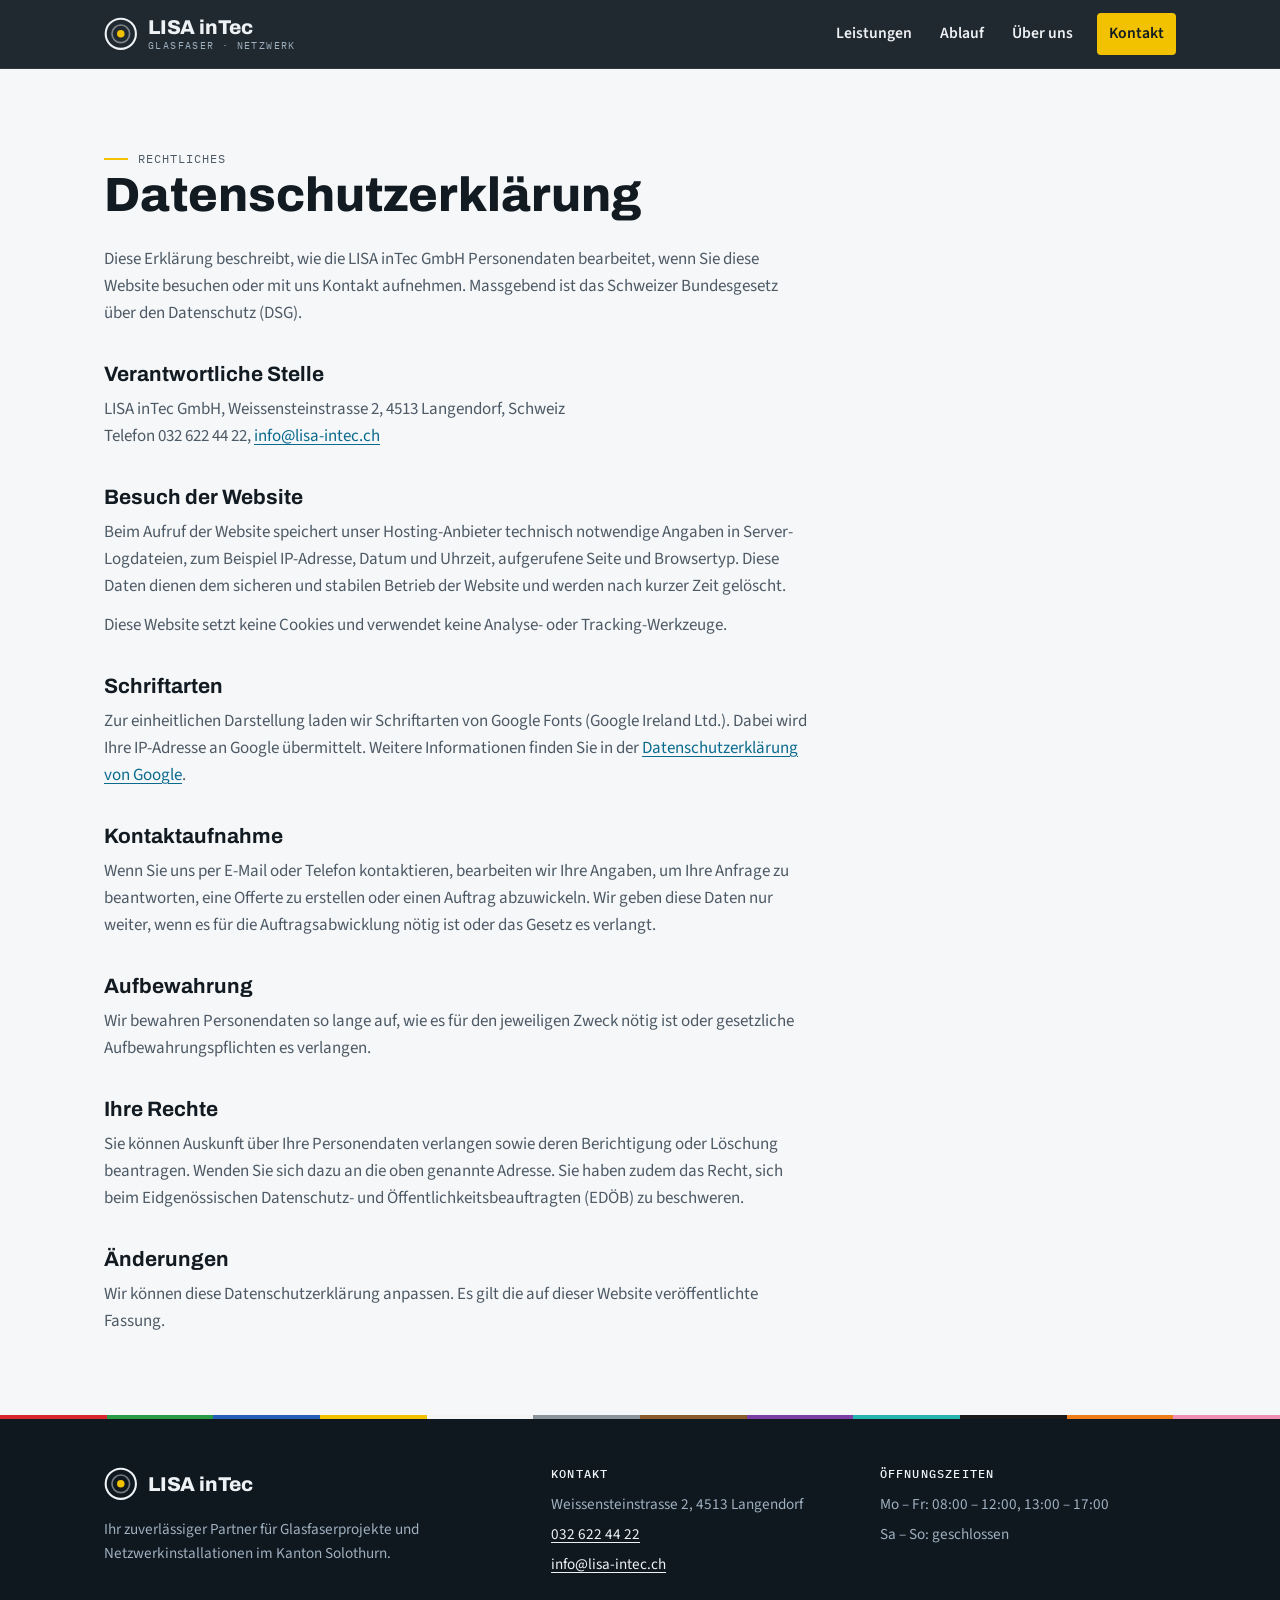
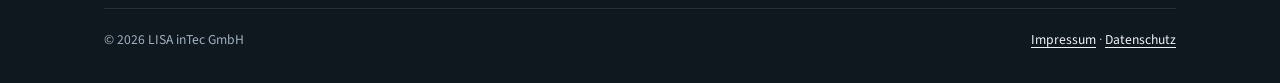
==== datenschutz.html @ 285a9842 "Neue Website für LISA inTec Statische, responsive Website mit Leistungen, Zielgruppen, Ablauf, Über " ====
<!doctype html>
<html lang="de-CH">
<head>
<meta charset="utf-8">
<meta name="viewport" content="width=device-width, initial-scale=1, viewport-fit=cover">
<title>Datenschutzerklärung | LISA inTec GmbH</title>
<meta name="description" content="Datenschutzerklärung der LISA inTec GmbH gemäss Schweizer Datenschutzgesetz (DSG).">
<link rel="canonical" href="https://www.lisa-intec.ch/datenschutz.html">
<meta name="theme-color" content="#0f171f">
<link rel="icon" href="assets/favicon.svg" type="image/svg+xml">
<link rel="preconnect" href="https://fonts.googleapis.com">
<link rel="preconnect" href="https://fonts.gstatic.com" crossorigin>
<link rel="stylesheet" href="https://fonts.googleapis.com/css2?family=Archivo:wdth,wght@75..125,500..900&family=IBM+Plex+Mono:wght@400;500&family=Source+Sans+3:wght@400;600;700&display=swap">
<link rel="stylesheet" href="assets/styles.css">
</head>
<body>
<a class="skip" href="index.html#inhalt">Zum Inhalt springen</a>

<header class="site-header">
  <div class="wrap">
    <a class="brand" href="index.html#top" aria-label="LISA inTec GmbH, zur Startseite">
      <svg viewBox="0 0 40 40" aria-hidden="true"><circle cx="20" cy="20" r="18" fill="none" stroke="currentColor" stroke-width="2.5"/><circle cx="20" cy="20" r="10.5" fill="none" stroke="currentColor" stroke-opacity=".45" stroke-width="2"/><circle cx="20" cy="20" r="4.5" fill="#f2c200"/></svg>
      <span class="brand-name">LISA inTec<small>Glasfaser · Netzwerk</small></span>
    </a>
    <button class="menu-btn" type="button" aria-expanded="false" aria-controls="nav">Menü</button>
    <nav class="nav" id="nav" aria-label="Hauptnavigation">
      <a href="index.html#leistungen">Leistungen</a>
      <a href="index.html#ablauf">Ablauf</a>
      <a href="index.html#ueber-uns">Über uns</a>
      <a class="nav-cta" href="index.html#kontakt">Kontakt</a>
    </nav>
  </div>
</header>

<main id="inhalt" class="legal-page"><div class="wrap"><div class="prose">
<p class="eyebrow">Rechtliches</p>
<h1>Datenschutzerklärung</h1>
<p>Diese Erklärung beschreibt, wie die LISA inTec GmbH Personendaten bearbeitet, wenn Sie diese Website besuchen oder mit uns Kontakt aufnehmen. Massgebend ist das Schweizer Bundesgesetz über den Datenschutz (DSG).</p>
<h2>Verantwortliche Stelle</h2>
<p>LISA inTec GmbH, Weissensteinstrasse 2, 4513 Langendorf, Schweiz<br>Telefon 032 622 44 22, <a href="mailto:info@lisa-intec.ch">info@lisa-intec.ch</a></p>
<h2>Besuch der Website</h2>
<p>Beim Aufruf der Website speichert unser Hosting-Anbieter technisch notwendige Angaben in Server-Logdateien, zum Beispiel IP-Adresse, Datum und Uhrzeit, aufgerufene Seite und Browsertyp. Diese Daten dienen dem sicheren und stabilen Betrieb der Website und werden nach kurzer Zeit gelöscht.</p>
<p>Diese Website setzt keine Cookies und verwendet keine Analyse- oder Tracking-Werkzeuge.</p>
<h2>Schriftarten</h2>
<p>Zur einheitlichen Darstellung laden wir Schriftarten von Google Fonts (Google Ireland Ltd.). Dabei wird Ihre IP-Adresse an Google übermittelt. Weitere Informationen finden Sie in der <a href="https://policies.google.com/privacy" target="_blank" rel="noopener">Datenschutzerklärung von Google</a>.</p>
<h2>Kontaktaufnahme</h2>
<p>Wenn Sie uns per E-Mail oder Telefon kontaktieren, bearbeiten wir Ihre Angaben, um Ihre Anfrage zu beantworten, eine Offerte zu erstellen oder einen Auftrag abzuwickeln. Wir geben diese Daten nur weiter, wenn es für die Auftragsabwicklung nötig ist oder das Gesetz es verlangt.</p>
<h2>Aufbewahrung</h2>
<p>Wir bewahren Personendaten so lange auf, wie es für den jeweiligen Zweck nötig ist oder gesetzliche Aufbewahrungspflichten es verlangen.</p>
<h2>Ihre Rechte</h2>
<p>Sie können Auskunft über Ihre Personendaten verlangen sowie deren Berichtigung oder Löschung beantragen. Wenden Sie sich dazu an die oben genannte Adresse. Sie haben zudem das Recht, sich beim Eidgenössischen Datenschutz- und Öffentlichkeitsbeauftragten (EDÖB) zu beschweren.</p>
<h2>Änderungen</h2>
<p>Wir können diese Datenschutzerklärung anpassen. Es gilt die auf dieser Website veröffentlichte Fassung.</p>
</div></div></main>
<footer class="site-footer">
  <div class="fibercode" aria-hidden="true"><span class="fc1"></span><span class="fc2"></span><span class="fc3"></span><span class="fc4"></span><span class="fc5"></span><span class="fc6"></span><span class="fc7"></span><span class="fc8"></span><span class="fc9"></span><span class="fc10"></span><span class="fc11"></span><span class="fc12"></span></div>
  <div class="wrap">
    <div>
      <a class="brand" href="index.html" aria-label="LISA inTec GmbH, nach oben" style="color:var(--hero-ink)">
        <svg viewBox="0 0 40 40" aria-hidden="true"><circle cx="20" cy="20" r="18" fill="none" stroke="currentColor" stroke-width="2.5"/><circle cx="20" cy="20" r="10.5" fill="none" stroke="currentColor" stroke-opacity=".45" stroke-width="2"/><circle cx="20" cy="20" r="4.5" fill="#f2c200"/></svg>
        <span class="brand-name">LISA inTec</span>
      </a>
      <p>Ihr zuverlässiger Partner für Glasfaserprojekte und Netzwerkinstallationen im Kanton Solothurn.</p>
    </div>
    <div>
      <h2>Kontakt</h2>
      <ul>
        <li>Weissensteinstrasse 2, 4513 Langendorf</li>
        <li><a href="tel:+41326224422">032 622 44 22</a></li>
        <li><a href="mailto:info@lisa-intec.ch">info@lisa-intec.ch</a></li>
      </ul>
    </div>
    <div>
      <h2>Öffnungszeiten</h2>
      <ul>
        <li>Mo – Fr: 08:00 – 12:00, 13:00 – 17:00</li>
        <li>Sa – So: geschlossen</li>
      </ul>
    </div>
    <div class="legal">
      <span>© <span id="year">2026</span> LISA inTec GmbH</span>
      <span><a href="impressum.html">Impressum</a> · <a href="datenschutz.html">Datenschutz</a></span>
    </div>
  </div>
</footer>

<script src="assets/main.js" defer></script>
</body>
</html>
---- assets/styles.css ----
/* LISA inTec – Layout: dunkler Hero mit Faser-Animation, danach helle, ruhige Raster-Abschnitte.
   Signatur: der 12-Farben-Faserkode (IEC 60304) als Leitelement. */
:root {
  --bg: #f6f7f8;
  --surface: #ffffff;
  --ink: #121a22;
  --muted: #4d5a66;
  --line: #d9dee3;
  --accent: #f2c200;          /* OS2-Kabelmantel-Gelb */
  --accent-ink: #121a22;      /* Text auf Gelb */
  --link: #0a6b8f;
  --apc: #1f8a4c;             /* SC/APC-Steckergrün */
  --hero-bg: #0f171f;
  --hero-ink: #eef2f5;
  --hero-muted: #9fb0bf;
  --font-display: "Archivo", "Arial Narrow", "Helvetica Neue", Arial, sans-serif;
  --font-body: "Source Sans 3", "Segoe UI", system-ui, -apple-system, sans-serif;
  --font-mono: "IBM Plex Mono", ui-monospace, "SFMono-Regular", Menlo, Consolas, monospace;
  --wrap: 72rem;
  --gutter: clamp(1rem, 4vw, 2.5rem);
  --radius: 4px;
  color-scheme: light;
}
@media (prefers-color-scheme: dark) {
  :root:not([data-theme="light"]) {
    --bg: #0d1318; --surface: #141c23; --ink: #e8edf1; --muted: #9aa8b4; --line: #26323c;
    --accent: #f5cb1f; --accent-ink: #121a22; --link: #5ec4e8; --apc: #45c07a;
    --hero-bg: #080d12; --hero-ink: #eef2f5; --hero-muted: #9fb0bf;
    color-scheme: dark;
  }
}
:root[data-theme="dark"] {
  --bg: #0d1318; --surface: #141c23; --ink: #e8edf1; --muted: #9aa8b4; --line: #26323c;
  --accent: #f5cb1f; --accent-ink: #121a22; --link: #5ec4e8; --apc: #45c07a;
  --hero-bg: #080d12; --hero-ink: #eef2f5; --hero-muted: #9fb0bf;
  color-scheme: dark;
}

*, *::before, *::after { box-sizing: border-box; }
html { scroll-behavior: smooth; scroll-padding-top: 5rem; }
body {
  margin: 0; background: var(--bg); color: var(--ink);
  font-family: var(--font-body); font-size: 1.0625rem; line-height: 1.6;
  -webkit-font-smoothing: antialiased;
}
img, svg, canvas { max-width: 100%; }
a { color: var(--link); text-underline-offset: 3px; }
a:hover { text-decoration-thickness: 2px; }
:focus-visible { outline: 3px solid var(--accent); outline-offset: 3px; border-radius: 2px; }
h1, h2, h3 { font-family: var(--font-display); line-height: 1.1; text-wrap: balance; margin: 0; }
p { margin: 0; }
.wrap { max-width: var(--wrap); margin-inline: auto; padding-inline: var(--gutter); }
.skip { position: absolute; left: -999px; top: 0; background: var(--accent); color: var(--accent-ink); padding: .5rem 1rem; z-index: 100; }
.skip:focus { left: 1rem; top: 1rem; }
.eyebrow {
  font-family: var(--font-mono); font-size: .78rem; letter-spacing: .08em; text-transform: uppercase;
  color: var(--muted); display: flex; align-items: center; gap: .6rem;
}
.eyebrow::before { content: ""; width: 1.5rem; height: 2px; background: var(--accent); }

/* Faserkode-Streifen */
.fibercode { display: flex; height: 4px; width: 100%; }
.fibercode span { flex: 1; }
.fc1{background:#d7262e}.fc2{background:#2a9a45}.fc3{background:#2560b8}.fc4{background:#f2c200}
.fc5{background:#f4f4f4}.fc6{background:#8c959c}.fc7{background:#8a5a2b}.fc8{background:#7b3fa6}
.fc9{background:#25b5b0}.fc10{background:#1a1a1a}.fc11{background:#ef7d1a}.fc12{background:#ef8fb4}

/* Header */
.site-header {
  position: sticky; top: env(safe-area-inset-top, 0px); z-index: 50;
  background: color-mix(in srgb, var(--hero-bg) 92%, transparent);
  backdrop-filter: blur(10px); -webkit-backdrop-filter: blur(10px);
  color: var(--hero-ink); border-bottom: 1px solid rgba(255,255,255,.08);
}
.site-header .wrap { display: flex; align-items: center; justify-content: space-between; gap: 1rem; min-height: 4.25rem; }
.brand { display: inline-flex; align-items: center; gap: .65rem; color: inherit; text-decoration: none; }
.brand svg { width: 2.1rem; height: 2.1rem; flex: none; }
.brand-name { font-family: var(--font-display); font-weight: 800; font-size: 1.25rem; letter-spacing: -.01em; line-height: 1; }
.brand-name small { display: block; font-family: var(--font-mono); font-weight: 400; font-size: .62rem; letter-spacing: .14em; text-transform: uppercase; color: var(--hero-muted); margin-top: .25rem; }
.nav { display: flex; align-items: center; gap: .25rem; }
.nav a { color: var(--hero-ink); text-decoration: none; padding: .5rem .75rem; border-radius: var(--radius); font-weight: 600; font-size: .98rem; }
.nav a:hover { background: rgba(255,255,255,.08); }
.nav .nav-cta { background: var(--accent); color: var(--accent-ink); margin-left: .5rem; }
.nav .nav-cta:hover { background: var(--accent); filter: brightness(1.06); }
.menu-btn { display: none; background: none; border: 1px solid rgba(255,255,255,.25); color: var(--hero-ink); border-radius: var(--radius); padding: .45rem .7rem; font: 600 .95rem var(--font-body); cursor: pointer; }
@media (max-width: 52rem) {
  .menu-btn { display: inline-flex; }
  .nav { display: none; position: absolute; left: 0; right: 0; top: 100%; flex-direction: column; align-items: stretch;
    background: var(--hero-bg); padding: .5rem var(--gutter) 1rem; border-bottom: 1px solid rgba(255,255,255,.1); }
  .nav.open { display: flex; }
  .nav a { padding: .8rem .5rem; }
  .nav .nav-cta { margin: .5rem 0 0; text-align: center; }
}

/* Hero */
.hero { position: relative; background: var(--hero-bg); color: var(--hero-ink); overflow: hidden; isolation: isolate; }
.hero canvas { position: absolute; inset: 0; width: 100%; height: 100%; z-index: -1; }
.hero::after { content: ""; position: absolute; inset: 0; z-index: -1;
  background: linear-gradient(90deg, var(--hero-bg) 0%, color-mix(in srgb, var(--hero-bg) 80%, transparent) 45%, transparent 80%); }
.hero .wrap { padding-block: clamp(4rem, 10vw, 7.5rem) clamp(3.5rem, 8vw, 6rem); }
.hero-copy { max-width: 40rem; display: grid; gap: 1.5rem; }
.hero .eyebrow { color: var(--hero-muted); }
.hero h1 { font-size: clamp(2.4rem, 6vw, 4.4rem); font-weight: 800; letter-spacing: -.025em; font-stretch: 90%; }
.hero h1 em { font-style: normal; color: var(--accent); }
.hero .lead { font-size: clamp(1.1rem, 1.6vw, 1.3rem); color: var(--hero-muted); max-width: 34rem; }
.hero-actions { display: flex; flex-wrap: wrap; gap: .75rem; margin-top: .5rem; }
.btn { display: inline-flex; align-items: center; gap: .55rem; padding: .85rem 1.3rem; border-radius: var(--radius);
  font: 700 1rem var(--font-body); text-decoration: none; border: 2px solid transparent; cursor: pointer; }
.btn-primary { background: var(--accent); color: var(--accent-ink); }
.btn-primary:hover { filter: brightness(1.06); }
.btn-ghost { border-color: rgba(255,255,255,.3); color: var(--hero-ink); }
.btn-ghost:hover { border-color: var(--hero-ink); }
.btn svg { width: 1.1rem; height: 1.1rem; }

/* Kennzahlen-Leiste */
.facts { background: var(--surface); border-bottom: 1px solid var(--line); }
.facts ul { list-style: none; margin: 0; display: grid; grid-template-columns: repeat(4, 1fr); }
.facts li { padding: 1.4rem 1.25rem; border-left: 1px solid var(--line); display: grid; gap: .2rem; min-width: 0; }
.facts li:first-child { border-left: 0; padding-left: 0; }
.facts strong { font-family: var(--font-display); font-size: 1.5rem; font-weight: 800; line-height: 1.15; }
.facts span { color: var(--muted); font-size: .95rem; }
@media (max-width: 52rem) {
  .facts ul { grid-template-columns: repeat(2, 1fr); }
  .facts li:nth-child(3) { border-left: 0; padding-left: 0; }
  .facts li:nth-child(n+3) { border-top: 1px solid var(--line); }
}

/* Abschnitte */
.section { padding-block: clamp(4rem, 9vw, 6.5rem); }
.section-head { display: grid; gap: 1rem; max-width: 44rem; margin-bottom: clamp(2rem, 5vw, 3.25rem); }
.section-head h2 { font-size: clamp(1.9rem, 4vw, 2.9rem); font-weight: 800; letter-spacing: -.02em; }
.section-head p { color: var(--muted); font-size: 1.12rem; }

/* Leistungen */
.services { display: grid; grid-template-columns: repeat(6, 1fr); gap: 1.25rem; }
.service { grid-column: span 2; background: var(--surface); border: 1px solid var(--line); border-radius: var(--radius);
  padding: 1.75rem; display: grid; gap: 1rem; align-content: start; min-width: 0; }
.service.wide { grid-column: span 3; }
.service.feature { grid-column: span 6; grid-template-columns: 1fr 1.3fr; gap: 2rem; border-top: 4px solid var(--accent); }
.service-icon { width: 2.75rem; height: 2.75rem; color: var(--ink); }
.service h3 { font-size: 1.35rem; font-weight: 750; }
.service p { color: var(--muted); }
.ticks { list-style: none; margin: 0; padding: 0; display: grid; gap: .5rem; }
.ticks li { position: relative; padding-left: 1.6rem; }
.ticks li::before { content: ""; position: absolute; left: 0; top: .62em; width: .8rem; height: 2px; background: var(--apc); }
.feature .ticks { grid-template-columns: 1fr 1fr; column-gap: 1.5rem; align-content: start; }
.tag { font-family: var(--font-mono); font-size: .75rem; letter-spacing: .06em; color: var(--muted); }
@media (max-width: 60rem) {
  .service, .service.wide { grid-column: span 3; }
  .service.feature { grid-column: span 6; grid-template-columns: 1fr; }
}
@media (max-width: 40rem) {
  .service, .service.wide, .service.feature { grid-column: span 6; }
  .feature .ticks { grid-template-columns: 1fr; }
}

/* Zielgruppen */
.audience { background: var(--surface); border-block: 1px solid var(--line); }
.audience-grid { display: grid; grid-template-columns: 1fr 1.6fr; gap: clamp(2rem, 5vw, 4rem); align-items: start; }
.audience-list { list-style: none; margin: 0; padding: 0; display: grid; grid-template-columns: repeat(auto-fit, minmax(13rem, 1fr)); gap: 0; border-top: 1px solid var(--line); }
.audience-list li { padding: 1.1rem 0; border-bottom: 1px solid var(--line); display: grid; gap: .2rem; padding-right: 1rem; }
.audience-list strong { font-family: var(--font-display); font-size: 1.15rem; }
.audience-list span { color: var(--muted); font-size: .97rem; }
@media (max-width: 52rem) { .audience-grid { grid-template-columns: 1fr; } }

/* Ablauf */
.steps { list-style: none; margin: 0; padding: 0; display: grid; grid-template-columns: repeat(5, 1fr); gap: 0; counter-reset: step; position: relative; }
.steps li { counter-increment: step; padding: 2.5rem 1.25rem 0 0; position: relative; display: grid; gap: .5rem; align-content: start; min-width: 0; }
.steps li::before { content: counter(step, decimal-leading-zero); position: absolute; top: 0; left: 0;
  font-family: var(--font-mono); font-size: .8rem; color: var(--muted); background: var(--bg); padding-right: .6rem; z-index: 1; }
.steps::before { content: ""; position: absolute; left: 0; right: 0; top: .6rem; height: 2px;
  background: linear-gradient(90deg, #d7262e, #2a9a45, #2560b8, #f2c200, #8c959c); opacity: .85; }
.steps h3 { font-size: 1.12rem; font-weight: 750; }
.steps p { color: var(--muted); font-size: .97rem; }
@media (max-width: 60rem) {
  .steps { grid-template-columns: 1fr; gap: 1.5rem; padding-left: 1.5rem; }
  .steps::before { left: .3rem; right: auto; top: 0; bottom: 0; width: 2px; height: auto;
    background: linear-gradient(180deg, #d7262e, #2a9a45, #2560b8, #f2c200, #8c959c); }
  .steps li { padding: 0 0 0 1.25rem; }
  .steps li::before { position: static; background: none; padding: 0; }
}

/* Über uns */
.about { background: var(--hero-bg); color: var(--hero-ink); }
.about .eyebrow { color: var(--hero-muted); }
.about-grid { display: grid; grid-template-columns: 1.1fr 1fr; gap: clamp(2rem, 6vw, 5rem); align-items: center; }
.about h2 { font-size: clamp(1.9rem, 4vw, 2.9rem); font-weight: 800; letter-spacing: -.02em; margin-block: 1rem 1.25rem; }
.about p { color: var(--hero-muted); max-width: 36rem; }
.about p + p { margin-top: 1rem; }
.timeline { list-style: none; margin: 0; padding: 0; display: grid; gap: 0; border-left: 2px solid rgba(255,255,255,.15); }
.timeline li { padding: 0 0 1.75rem 1.5rem; position: relative; }
.timeline li:last-child { padding-bottom: 0; }
.timeline li::before { content: ""; position: absolute; left: -7px; top: .35rem; width: 12px; height: 12px; border-radius: 50%; background: var(--hero-bg); border: 2px solid var(--accent); }
.timeline .when { font-family: var(--font-mono); font-size: .8rem; letter-spacing: .06em; color: var(--accent); }
.timeline strong { display: block; font-family: var(--font-display); font-size: 1.2rem; margin-top: .15rem; }
.timeline span { color: var(--hero-muted); }
@media (max-width: 52rem) { .about-grid { grid-template-columns: 1fr; } }

/* Kontakt */
.contact-grid { display: grid; grid-template-columns: 1.2fr 1fr; gap: 1.25rem; }
.card { background: var(--surface); border: 1px solid var(--line); border-radius: var(--radius); padding: clamp(1.5rem, 3vw, 2.25rem); min-width: 0; }
.contact-main { display: grid; gap: 1.5rem; align-content: start; }
.contact-line { display: grid; gap: .15rem; }
.contact-line .label { font-family: var(--font-mono); font-size: .75rem; letter-spacing: .08em; text-transform: uppercase; color: var(--muted); }
.contact-line .value { font-family: var(--font-display); font-size: clamp(1.35rem, 3vw, 1.85rem); font-weight: 800; color: var(--ink); text-decoration: none; overflow-wrap: anywhere; }
.contact-line a.value:hover { color: var(--link); }
.row { display: flex; flex-wrap: wrap; align-items: center; gap: .5rem 1rem; }
.copy { font: 600 .85rem var(--font-body); background: none; border: 1px solid var(--line); color: var(--muted); border-radius: var(--radius); padding: .3rem .65rem; cursor: pointer; }
.copy:hover { color: var(--ink); border-color: var(--ink); }
.hours { width: 100%; border-collapse: collapse; font-variant-numeric: tabular-nums; }
.hours th, .hours td { text-align: left; padding: .6rem 0; border-bottom: 1px solid var(--line); font-weight: 400; }
.hours th { color: var(--muted); padding-right: 1rem; }
.hours td.closed { color: var(--muted); }
.open-now { display: inline-flex; align-items: center; gap: .45rem; font-size: .9rem; font-weight: 600; margin-top: 1rem; }
.open-now::before { content: ""; width: .6rem; height: .6rem; border-radius: 50%; background: var(--muted); }
.open-now.is-open::before { background: var(--apc); box-shadow: 0 0 0 4px color-mix(in srgb, var(--apc) 25%, transparent); }
.prep { margin-top: 1.25rem; }
.prep h3 { font-size: 1.1rem; margin-bottom: .75rem; }
@media (max-width: 52rem) { .contact-grid { grid-template-columns: 1fr; } }

/* Footer */
.site-footer { background: var(--hero-bg); color: var(--hero-muted); font-size: .95rem; }
.site-footer .wrap { display: grid; grid-template-columns: 1.4fr 1fr 1fr; gap: 2rem; padding-block: 3rem 2rem; }
.site-footer h2 { font-family: var(--font-mono); font-size: .75rem; font-weight: 500; letter-spacing: .1em; text-transform: uppercase; color: var(--hero-ink); margin-bottom: .75rem; }
.site-footer a { color: var(--hero-ink); }
.site-footer ul { list-style: none; margin: 0; padding: 0; display: grid; gap: .35rem; }
.site-footer .legal { grid-column: 1 / -1; border-top: 1px solid rgba(255,255,255,.1); padding-top: 1.25rem; display: flex; flex-wrap: wrap; justify-content: space-between; gap: .5rem 1.5rem; font-size: .85rem; }
.site-footer .brand { margin-bottom: 1rem; }
@media (max-width: 52rem) { .site-footer .wrap { grid-template-columns: 1fr; } }

/* Rechtliche Seiten */
.legal-page { padding-block: clamp(3rem, 7vw, 5rem); }
.legal-page .prose { max-width: 44rem; }
.legal-page h1 { font-size: clamp(2rem, 5vw, 3rem); font-weight: 800; margin-bottom: 1.5rem; }
.legal-page h2 { font-size: 1.3rem; margin: 2.25rem 0 .6rem; }
.legal-page p, .legal-page li { color: var(--muted); }
.legal-page p + p { margin-top: .75rem; }
.legal-page dl { display: grid; grid-template-columns: max-content 1fr; gap: .5rem 1.5rem; margin: 0; }
.legal-page dt { font-weight: 600; }
.legal-page dd { margin: 0; color: var(--muted); overflow-wrap: anywhere; }
@media (max-width: 30rem) { .legal-page dl { grid-template-columns: 1fr; } .legal-page dd { margin-bottom: .5rem; } }

@media (prefers-reduced-motion: reduce) {
  html { scroll-behavior: auto; }
  * { transition: none !important; animation: none !important; }
}
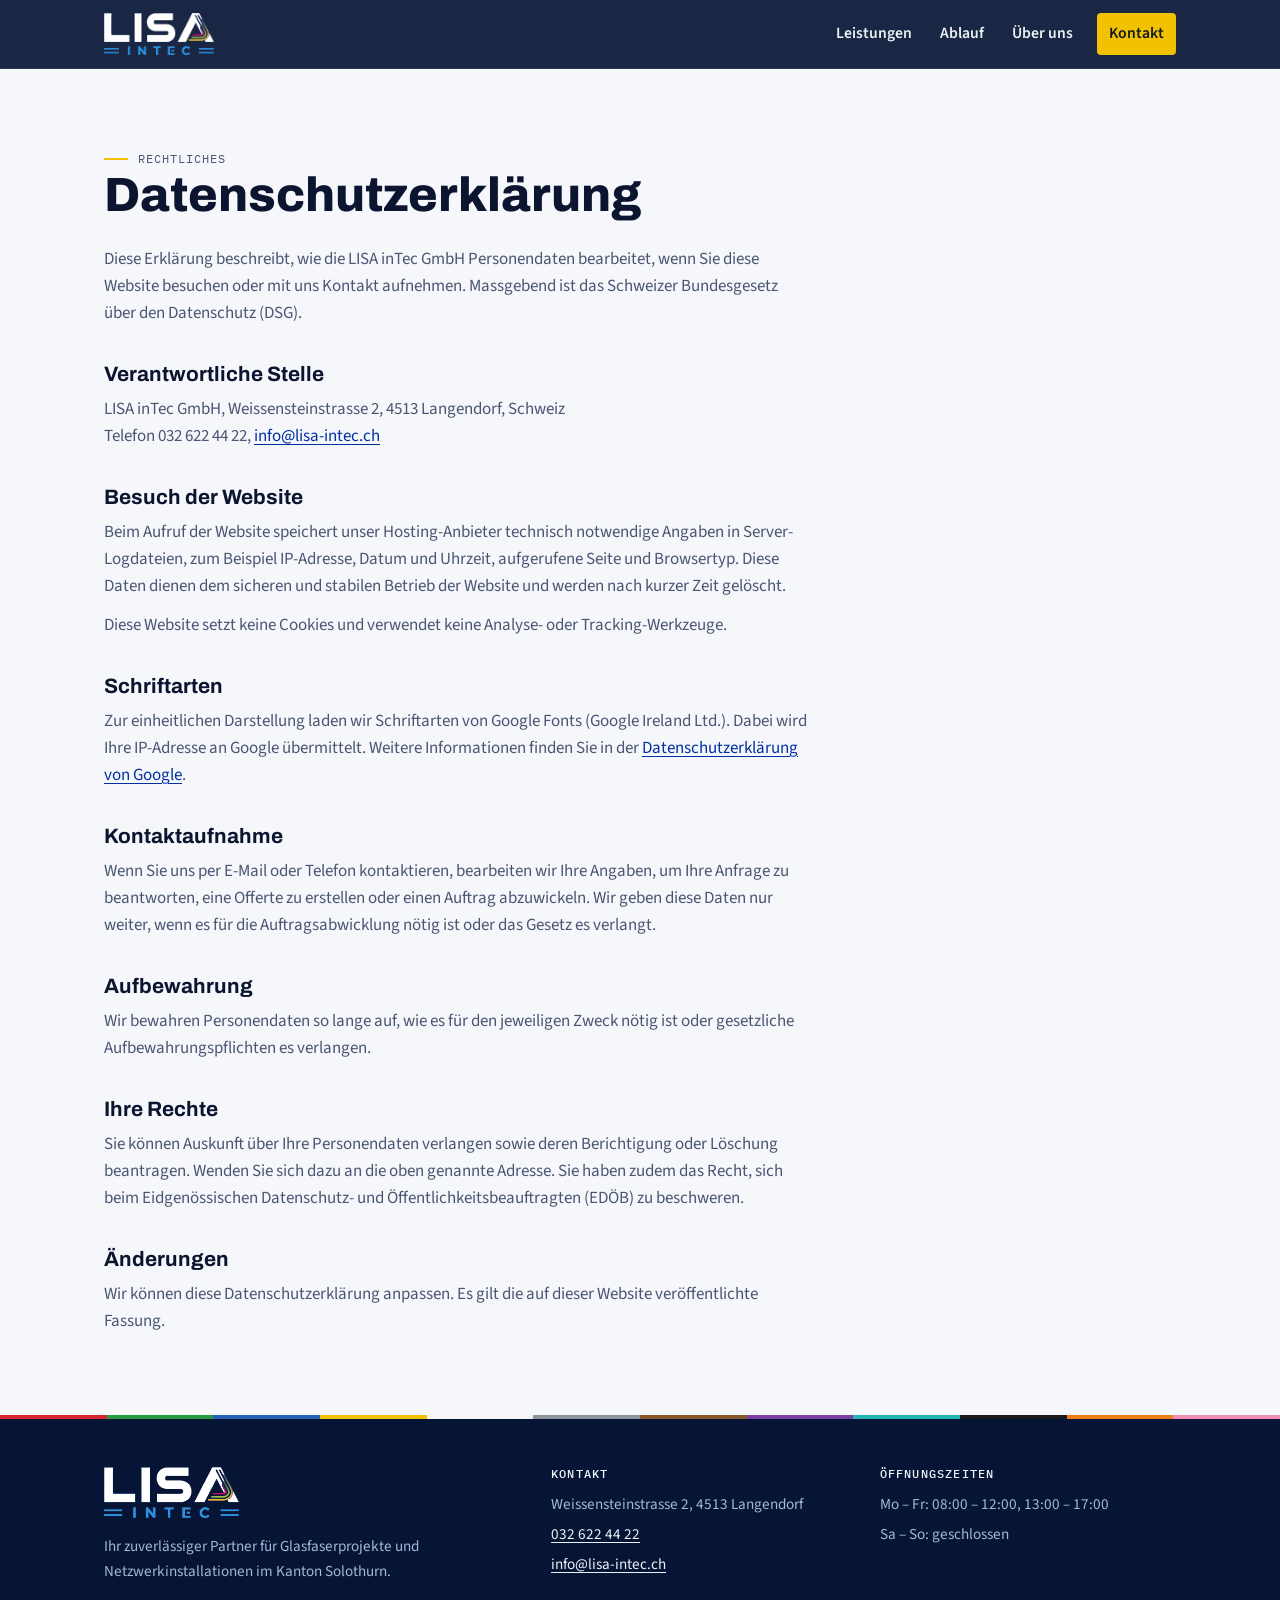
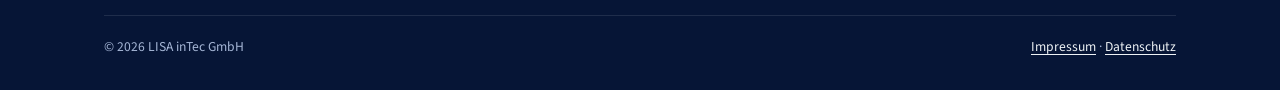
==== commit ac8a84a1: "Logo, Markenfarben und visuelle Highlights Echtes Logo mit heller Variante für dunkle Flächen, Favic" ====
--- a/datenschutz.html
+++ b/datenschutz.html
@@ -6,8 +6,9 @@
 <title>Datenschutzerklärung | LISA inTec GmbH</title>
 <meta name="description" content="Datenschutzerklärung der LISA inTec GmbH gemäss Schweizer Datenschutzgesetz (DSG).">
 <link rel="canonical" href="https://www.lisa-intec.ch/datenschutz.html">
-<meta name="theme-color" content="#0f171f">
-<link rel="icon" href="assets/favicon.svg" type="image/svg+xml">
+<meta name="theme-color" content="#061536">
+<link rel="icon" href="assets/favicon.png" type="image/png">
+<link rel="apple-touch-icon" href="assets/apple-touch-icon.png">
 <link rel="preconnect" href="https://fonts.googleapis.com">
 <link rel="preconnect" href="https://fonts.gstatic.com" crossorigin>
 <link rel="stylesheet" href="https://fonts.googleapis.com/css2?family=Archivo:wdth,wght@75..125,500..900&family=IBM+Plex+Mono:wght@400;500&family=Source+Sans+3:wght@400;600;700&display=swap">
@@ -19,8 +20,7 @@
 <header class="site-header">
   <div class="wrap">
     <a class="brand" href="index.html#top" aria-label="LISA inTec GmbH, zur Startseite">
-      <svg viewBox="0 0 40 40" aria-hidden="true"><circle cx="20" cy="20" r="18" fill="none" stroke="currentColor" stroke-width="2.5"/><circle cx="20" cy="20" r="10.5" fill="none" stroke="currentColor" stroke-opacity=".45" stroke-width="2"/><circle cx="20" cy="20" r="4.5" fill="#f2c200"/></svg>
-      <span class="brand-name">LISA inTec<small>Glasfaser · Netzwerk</small></span>
+      <img class="brand-logo" src="assets/logo-hell.png" alt="LISA inTec GmbH" width="500" height="189">
     </a>
     <button class="menu-btn" type="button" aria-expanded="false" aria-controls="nav">Menü</button>
     <nav class="nav" id="nav" aria-label="Hauptnavigation">
@@ -56,9 +56,8 @@
   <div class="fibercode" aria-hidden="true"><span class="fc1"></span><span class="fc2"></span><span class="fc3"></span><span class="fc4"></span><span class="fc5"></span><span class="fc6"></span><span class="fc7"></span><span class="fc8"></span><span class="fc9"></span><span class="fc10"></span><span class="fc11"></span><span class="fc12"></span></div>
   <div class="wrap">
     <div>
-      <a class="brand" href="index.html" aria-label="LISA inTec GmbH, nach oben" style="color:var(--hero-ink)">
-        <svg viewBox="0 0 40 40" aria-hidden="true"><circle cx="20" cy="20" r="18" fill="none" stroke="currentColor" stroke-width="2.5"/><circle cx="20" cy="20" r="10.5" fill="none" stroke="currentColor" stroke-opacity=".45" stroke-width="2"/><circle cx="20" cy="20" r="4.5" fill="#f2c200"/></svg>
-        <span class="brand-name">LISA inTec</span>
+      <a class="brand" href="index.html" aria-label="LISA inTec GmbH, nach oben">
+        <img class="brand-logo" src="assets/logo-hell.png" alt="LISA inTec GmbH" width="500" height="189">
       </a>
       <p>Ihr zuverlässiger Partner für Glasfaserprojekte und Netzwerkinstallationen im Kanton Solothurn.</p>
     </div>
--- a/assets/styles.css
+++ b/assets/styles.css
@@ -1,18 +1,18 @@
 /* LISA inTec – Layout: dunkler Hero mit Faser-Animation, danach helle, ruhige Raster-Abschnitte.
    Signatur: der 12-Farben-Faserkode (IEC 60304) als Leitelement. */
 :root {
-  --bg: #f6f7f8;
+  --bg: #f5f7fb;
   --surface: #ffffff;
-  --ink: #121a22;
-  --muted: #4d5a66;
-  --line: #d9dee3;
+  --ink: #0c1530;
+  --muted: #4a5672;
+  --line: #d8dde9;
   --accent: #f2c200;          /* OS2-Kabelmantel-Gelb */
   --accent-ink: #121a22;      /* Text auf Gelb */
-  --link: #0a6b8f;
+  --link: #0030a0;             /* Logo-Dunkelblau */
   --apc: #1f8a4c;             /* SC/APC-Steckergrün */
-  --hero-bg: #0f171f;
+  --hero-bg: #061536;          /* Markenblau, abgedunkelt */
   --hero-ink: #eef2f5;
-  --hero-muted: #9fb0bf;
+  --hero-muted: #a5b6d6;
   --font-display: "Archivo", "Arial Narrow", "Helvetica Neue", Arial, sans-serif;
   --font-body: "Source Sans 3", "Segoe UI", system-ui, -apple-system, sans-serif;
   --font-mono: "IBM Plex Mono", ui-monospace, "SFMono-Regular", Menlo, Consolas, monospace;
@@ -23,16 +23,16 @@
 }
 @media (prefers-color-scheme: dark) {
   :root:not([data-theme="light"]) {
-    --bg: #0d1318; --surface: #141c23; --ink: #e8edf1; --muted: #9aa8b4; --line: #26323c;
-    --accent: #f5cb1f; --accent-ink: #121a22; --link: #5ec4e8; --apc: #45c07a;
-    --hero-bg: #080d12; --hero-ink: #eef2f5; --hero-muted: #9fb0bf;
+    --bg: #050d22; --surface: #0b1630; --ink: #e8eef9; --muted: #9cabc8; --line: #1d2b4a;
+    --accent: #f5cb1f; --accent-ink: #0c1530; --link: #4aa8f0; --apc: #45c07a;
+    --hero-bg: #030a1c; --hero-ink: #eef2fb; --hero-muted: #a5b6d6;
     color-scheme: dark;
   }
 }
 :root[data-theme="dark"] {
-  --bg: #0d1318; --surface: #141c23; --ink: #e8edf1; --muted: #9aa8b4; --line: #26323c;
-  --accent: #f5cb1f; --accent-ink: #121a22; --link: #5ec4e8; --apc: #45c07a;
-  --hero-bg: #080d12; --hero-ink: #eef2f5; --hero-muted: #9fb0bf;
+  --bg: #050d22; --surface: #0b1630; --ink: #e8eef9; --muted: #9cabc8; --line: #1d2b4a;
+  --accent: #f5cb1f; --accent-ink: #0c1530; --link: #4aa8f0; --apc: #45c07a;
+  --hero-bg: #030a1c; --hero-ink: #eef2fb; --hero-muted: #a5b6d6;
   color-scheme: dark;
 }
 
@@ -74,7 +74,8 @@
 }
 .site-header .wrap { display: flex; align-items: center; justify-content: space-between; gap: 1rem; min-height: 4.25rem; }
 .brand { display: inline-flex; align-items: center; gap: .65rem; color: inherit; text-decoration: none; }
-.brand svg { width: 2.1rem; height: 2.1rem; flex: none; }
+.brand-logo { height: 2.6rem; width: auto; display: block; }
+.site-footer .brand-logo { height: 3.2rem; }
 .brand-name { font-family: var(--font-display); font-weight: 800; font-size: 1.25rem; letter-spacing: -.01em; line-height: 1; }
 .brand-name small { display: block; font-family: var(--font-mono); font-weight: 400; font-size: .62rem; letter-spacing: .14em; text-transform: uppercase; color: var(--hero-muted); margin-top: .25rem; }
 .nav { display: flex; align-items: center; gap: .25rem; }
@@ -244,3 +245,116 @@
   html { scroll-behavior: auto; }
   * { transition: none !important; animation: none !important; }
 }
+
+/* ---------- Visuelle Highlights ---------- */
+
+/* Scroll-Fortschritt als Lichtleiter im Header */
+.progress { position: absolute; left: 0; right: 0; bottom: -1px; height: 2px; pointer-events: none; }
+.progress span { display: block; height: 100%; width: 100%; transform-origin: 0 50%; transform: scaleX(var(--p, 0));
+  background: linear-gradient(90deg, #2560b8, #25b5b0, #f2c200); box-shadow: 0 0 8px #f2c200; }
+
+/* Laufband mit Fachbegriffen */
+.marquee { background: var(--hero-bg); color: var(--hero-ink); overflow: hidden; border-block: 1px solid rgba(255,255,255,.06); }
+.marquee-track { display: flex; width: max-content; animation: marquee 40s linear infinite; }
+.marquee span { font-family: var(--font-display); font-weight: 800; font-stretch: 85%; font-size: clamp(1.1rem, 2.4vw, 1.6rem);
+  text-transform: uppercase; letter-spacing: .02em; padding: .85rem 1.25rem; white-space: nowrap; display: inline-flex; align-items: center; gap: 2.5rem; }
+.marquee span::after { content: ""; width: .5rem; height: .5rem; border-radius: 50%; background: var(--accent); margin-left: 1.25rem; }
+.marquee span:nth-child(3n+2) { color: transparent; -webkit-text-stroke: 1px var(--hero-muted); }
+.marquee:hover .marquee-track { animation-play-state: paused; }
+@keyframes marquee { to { transform: translateX(-50%); } }
+
+/* Leistungskarten: Hover mit Lichtimpuls am oberen Rand */
+.service { position: relative; overflow: hidden; transition: transform .25s ease, box-shadow .25s ease, border-color .25s ease; }
+.service::before { content: ""; position: absolute; left: 0; top: 0; height: 3px; width: 40%;
+  background: linear-gradient(90deg, transparent, var(--accent), transparent); transform: translateX(-120%); }
+.service:hover { transform: translateY(-4px); box-shadow: 0 18px 40px -22px color-mix(in srgb, var(--ink) 55%, transparent); border-color: color-mix(in srgb, var(--ink) 25%, var(--line)); }
+.service:hover::before { animation: sweep 1.1s ease forwards; }
+.service:hover .service-icon { color: var(--link); }
+.service-icon { transition: color .25s ease, transform .25s ease; }
+.service:hover .service-icon { transform: scale(1.06); }
+@keyframes sweep { to { transform: translateX(320%); } }
+
+/* Spleissgerät-Illustration in der Glasfaser-Karte */
+.service.feature { grid-template-areas: "vis vis" "text ticks"; }
+.service.feature > div { grid-area: text; }
+.service.feature > .ticks { grid-area: ticks; }
+.splicer { grid-area: vis; margin: -1.75rem -1.75rem .5rem; background: #04102b; position: relative; overflow: hidden; }
+.splicer svg { display: block; width: 100%; height: clamp(150px, 22vw, 220px); overflow: visible; }
+.splicer .grid path { stroke: #112650; stroke-width: 1; fill: none; }
+.splicer .electrode path { fill: #6f7d88; }
+.splicer .fiber.left { animation: feedL 6s ease-in-out infinite; }
+.splicer .fiber.right { animation: feedR 6s ease-in-out infinite; }
+.splicer .arcflash { opacity: 0; transform-origin: 320px 100px; animation: arc 6s ease-out infinite; }
+.splicer .beam { opacity: 0; animation: beam 6s linear infinite; }
+.splicer figcaption { position: absolute; left: 1rem; bottom: .7rem; display: flex; align-items: center; gap: .5rem;
+  font-family: var(--font-mono); font-size: .72rem; letter-spacing: .06em; text-transform: uppercase; color: #9fb0bf; }
+.splicer .dot { width: .5rem; height: .5rem; border-radius: 50%; background: #f2c200; animation: blink 1s steps(2) infinite; }
+@keyframes feedL { 0%,10% { transform: translateX(-60px); } 35%,100% { transform: translateX(0); } }
+@keyframes feedR { 0%,10% { transform: translateX(60px); } 35%,100% { transform: translateX(0); } }
+@keyframes arc { 0%,38% { opacity: 0; transform: scale(.4); } 41% { opacity: 1; transform: scale(1.15); } 44% { opacity: .6; transform: scale(.9); } 47% { opacity: 1; transform: scale(1.05); } 55%,100% { opacity: 0; transform: scale(.6); } }
+@keyframes beam { 0%,58% { opacity: 0; transform: translateX(0); } 60% { opacity: 1; } 92% { opacity: 1; transform: translateX(1400px); } 93%,100% { opacity: 0; transform: translateX(1400px); } }
+@keyframes blink { 50% { opacity: .2; } }
+@media (max-width: 60rem) { .service.feature { grid-template-areas: "vis" "text" "ticks"; } }
+
+/* Ablauf: Lichtimpuls entlang der Linie */
+.steps::after { content: ""; position: absolute; top: calc(.6rem - 2px); left: 0; width: 6rem; height: 6px; border-radius: 3px;
+  background: radial-gradient(closest-side, #fff, #f2c200 40%, transparent); filter: blur(.5px); animation: travel 5s linear infinite; }
+@keyframes travel { from { transform: translateX(-6rem); } to { transform: translateX(calc(72rem - 2 * var(--gutter))); } }
+.steps li h3 { transition: color .2s; }
+.steps li:hover h3 { color: var(--link); }
+@media (max-width: 60rem) {
+  .steps::after { left: calc(.3rem - 2px); top: 0; width: 6px; height: 4rem; animation: travelY 4s linear infinite;
+    background: radial-gradient(closest-side, #fff, #f2c200 40%, transparent); }
+  @keyframes travelY { from { transform: translateY(-4rem); } to { transform: translateY(40rem); } }
+}
+.steps { overflow: hidden; padding-top: 2px; }
+
+/* Messkurve */
+.trace { margin: clamp(2.5rem, 6vw, 4rem) 0 0; background: var(--hero-bg); border-radius: var(--radius); padding: 1.25rem 1.25rem .75rem; color: var(--hero-ink); }
+.trace-head { display: flex; flex-wrap: wrap; justify-content: space-between; gap: .5rem; margin-bottom: .5rem; }
+.trace .eyebrow { color: var(--hero-muted); }
+.trace-note { font-family: var(--font-mono); font-size: .72rem; color: var(--hero-muted); }
+.trace svg { display: block; width: 100%; height: clamp(150px, 26vw, 240px); overflow: visible; }
+.trace-grid path { stroke: #142a55; stroke-width: 1; fill: none; vector-effect: non-scaling-stroke; }
+.trace-line { fill: none; stroke: #f2c200; stroke-width: 2.5; vector-effect: non-scaling-stroke; stroke-linejoin: round;
+  filter: drop-shadow(0 0 4px rgba(242,194,0,.6)); stroke-dasharray: 1; stroke-dashoffset: 0; }
+.trace-events circle { fill: #061536; stroke: #25b5b0; stroke-width: 2; vector-effect: non-scaling-stroke; }
+.trace-events text, .trace .axis { fill: #9fb0bf; font-family: var(--font-mono); font-size: 13px; }
+.trace.armed .trace-line { stroke-dashoffset: 1; }
+.trace.armed .trace-events { opacity: 0; }
+.trace.drawn .trace-line { transition: stroke-dashoffset 2.4s cubic-bezier(.4,0,.2,1); stroke-dashoffset: 0; }
+.trace.drawn .trace-events { opacity: 1; transition: opacity .6s 2s; }
+
+/* Standort-Grafik */
+.side-card { display: grid; align-content: start; }
+.locator { margin: -.5rem 0 1.25rem; border-bottom: 1px solid var(--line); padding-bottom: 1rem; }
+.locator svg { display: block; width: 100%; height: auto; }
+.locator .contours path { stroke: var(--line); stroke-width: 1.5; }
+.locator .pin { fill: var(--accent); stroke: var(--ink); stroke-width: 2; }
+.locator .ping { fill: none; stroke: var(--accent); stroke-width: 2; transform-origin: 150px 88px; animation: ping 2.4s ease-out infinite; }
+.locator .ping.p2 { animation-delay: 1.2s; }
+.locator .pin-label { fill: var(--ink); font-family: var(--font-display); font-weight: 800; font-size: 15px; }
+.locator .pin-sub { fill: var(--muted); font-family: var(--font-body); font-size: 12px; }
+@keyframes ping { from { transform: scale(1); opacity: 1; } to { transform: scale(4.5); opacity: 0; } }
+
+/* Einblenden beim Scrollen (nur für Elemente unterhalb des ersten Bildschirms) */
+.reveal.armed { opacity: 0; transform: translateY(24px); }
+.reveal.shown { opacity: 1; transform: none; transition: opacity .7s ease, transform .7s cubic-bezier(.2,.7,.2,1); }
+.reveal.shown > * { animation: rise .6s both; }
+.reveal.shown > *:nth-child(2) { animation-delay: .08s; } .reveal.shown > *:nth-child(3) { animation-delay: .16s; }
+.reveal.shown > *:nth-child(4) { animation-delay: .24s; } .reveal.shown > *:nth-child(5) { animation-delay: .32s; }
+.reveal.shown > *:nth-child(6) { animation-delay: .4s; }
+@keyframes rise { from { opacity: 0; transform: translateY(14px); } to { opacity: 1; transform: none; } }
+
+/* Hero: Text-Einstieg */
+.hero-copy > * { animation: rise .8s both; }
+.hero-copy > *:nth-child(2) { animation-delay: .1s; } .hero-copy > *:nth-child(3) { animation-delay: .2s; } .hero-copy > *:nth-child(4) { animation-delay: .3s; }
+.hero h1 em { background: linear-gradient(90deg, var(--accent), #fff3b0, var(--accent)); background-size: 200% 100%;
+  -webkit-background-clip: text; background-clip: text; color: transparent; animation: shimmer 6s ease-in-out infinite; }
+@keyframes shimmer { 0%,100% { background-position: 0 0; } 50% { background-position: 100% 0; } }
+
+@media (prefers-reduced-motion: reduce) {
+  .reveal.armed { opacity: 1; transform: none; }
+  .trace.armed .trace-line { stroke-dashoffset: 0; } .trace.armed .trace-events { opacity: 1; }
+  .marquee-track { transform: none; }
+}
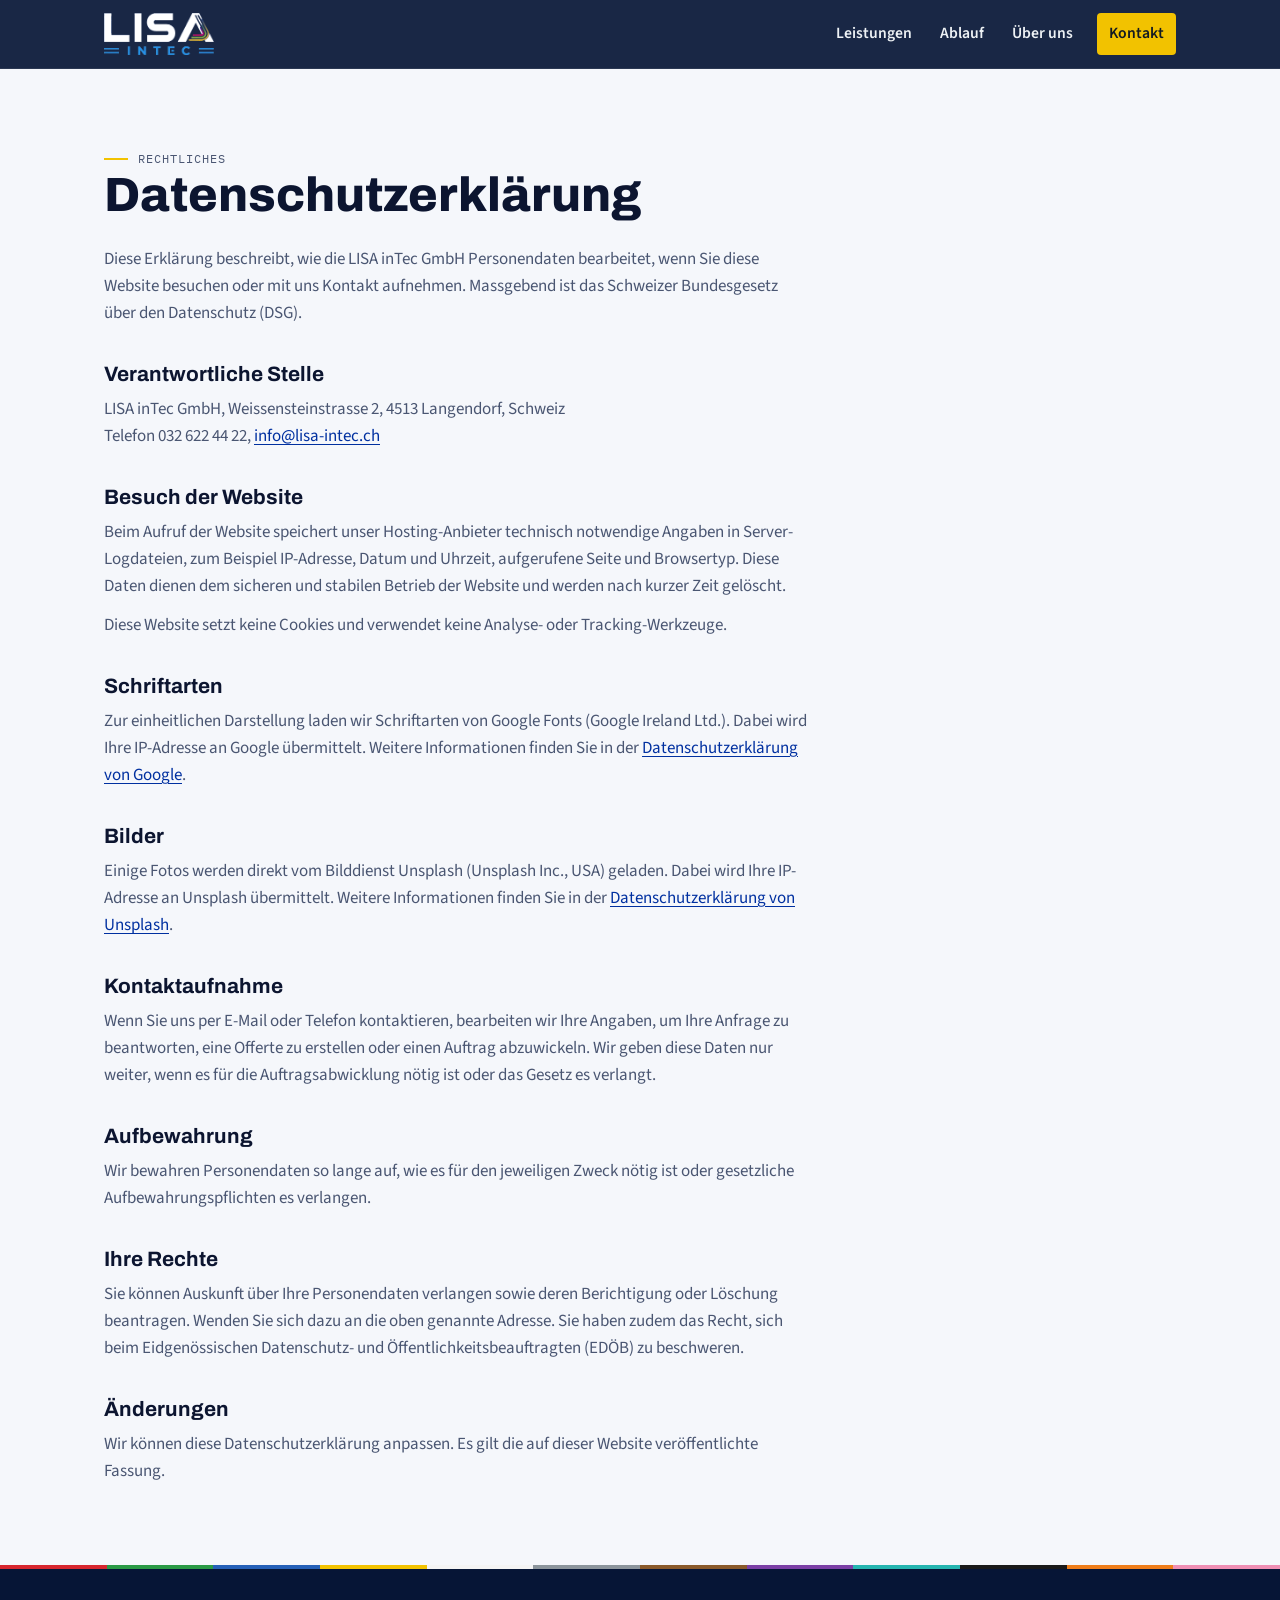
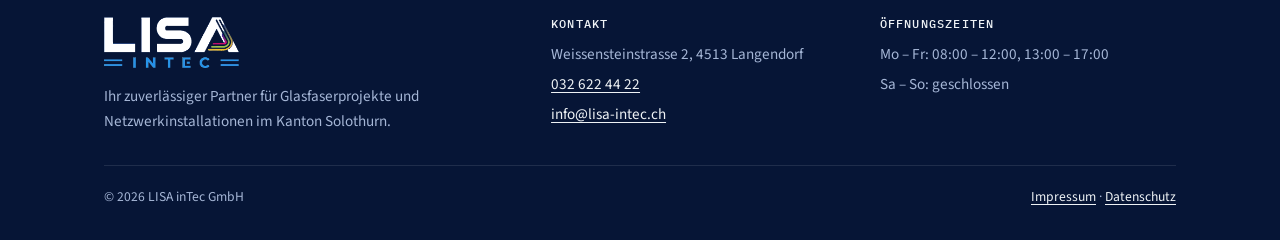
==== commit 43092866: "Fotos zu Glasfaser, Bau und Installation Neuer Abschnitt «Einblicke» mit fünf Symbolfotos von Unspla" ====
--- a/datenschutz.html
+++ b/datenschutz.html
@@ -43,6 +43,8 @@
 <p>Diese Website setzt keine Cookies und verwendet keine Analyse- oder Tracking-Werkzeuge.</p>
 <h2>Schriftarten</h2>
 <p>Zur einheitlichen Darstellung laden wir Schriftarten von Google Fonts (Google Ireland Ltd.). Dabei wird Ihre IP-Adresse an Google übermittelt. Weitere Informationen finden Sie in der <a href="https://policies.google.com/privacy" target="_blank" rel="noopener">Datenschutzerklärung von Google</a>.</p>
+<h2>Bilder</h2>
+<p>Einige Fotos werden direkt vom Bilddienst Unsplash (Unsplash Inc., USA) geladen. Dabei wird Ihre IP-Adresse an Unsplash übermittelt. Weitere Informationen finden Sie in der <a href="https://unsplash.com/privacy" target="_blank" rel="noopener">Datenschutzerklärung von Unsplash</a>.</p>
 <h2>Kontaktaufnahme</h2>
 <p>Wenn Sie uns per E-Mail oder Telefon kontaktieren, bearbeiten wir Ihre Angaben, um Ihre Anfrage zu beantworten, eine Offerte zu erstellen oder einen Auftrag abzuwickeln. Wir geben diese Daten nur weiter, wenn es für die Auftragsabwicklung nötig ist oder das Gesetz es verlangt.</p>
 <h2>Aufbewahrung</h2>
--- a/assets/styles.css
+++ b/assets/styles.css
@@ -358,3 +358,27 @@
   .trace.armed .trace-line { stroke-dashoffset: 0; } .trace.armed .trace-events { opacity: 1; }
   .marquee-track { transform: none; }
 }
+
+/* ---------- Fotos ---------- */
+.mosaic { display: grid; grid-template-columns: repeat(6, 1fr); grid-auto-rows: clamp(9rem, 16vw, 13rem); gap: .75rem; }
+.tile { margin: 0; position: relative; overflow: hidden; border-radius: var(--radius); background: var(--hero-bg); min-width: 0; }
+.tile img { width: 100%; height: 100%; object-fit: cover; display: block; transition: transform .8s cubic-bezier(.2,.7,.2,1), filter .6s; filter: saturate(.9); }
+.tile:hover img { transform: scale(1.06); filter: saturate(1.1); }
+.tile::after { content: ""; position: absolute; inset: 0; background: linear-gradient(180deg, transparent 50%, rgba(3,10,28,.85)); pointer-events: none; }
+.tile figcaption { position: absolute; left: 1rem; bottom: .85rem; z-index: 1; color: #fff; font-family: var(--font-display); font-weight: 800; font-size: 1.15rem; display: flex; align-items: baseline; gap: .6rem; }
+.tile .tag { color: var(--accent); }
+.t1 { grid-column: span 3; grid-row: span 2; }
+.t2 { grid-column: span 3; }
+.t3 { grid-column: span 3; }
+.t4 { grid-column: span 3; }
+.t5 { grid-column: span 3; }
+.credit { margin-top: 1rem; font-size: .85rem; color: var(--muted); }
+.about-photo { margin: 1.75rem 0 0; border-radius: var(--radius); overflow: hidden; aspect-ratio: 16 / 9; max-width: 100%; background: rgba(255,255,255,.05); position: relative; }
+.about-photo img { width: 100%; height: 100%; object-fit: cover; display: block; }
+.about-photo::after { content: ""; position: absolute; inset: 0; box-shadow: inset 0 0 0 1px rgba(255,255,255,.08); background: linear-gradient(0deg, rgba(6,21,54,.35), transparent 60%); }
+@media (max-width: 52rem) {
+  .mosaic { grid-template-columns: 1fr 1fr; grid-auto-rows: 10rem; }
+  .t1 { grid-column: span 2; grid-row: span 2; }
+  .t2, .t3, .t4, .t5 { grid-column: span 1; }
+}
+@media (max-width: 30rem) { .tile figcaption { font-size: 1rem; left: .75rem; } }
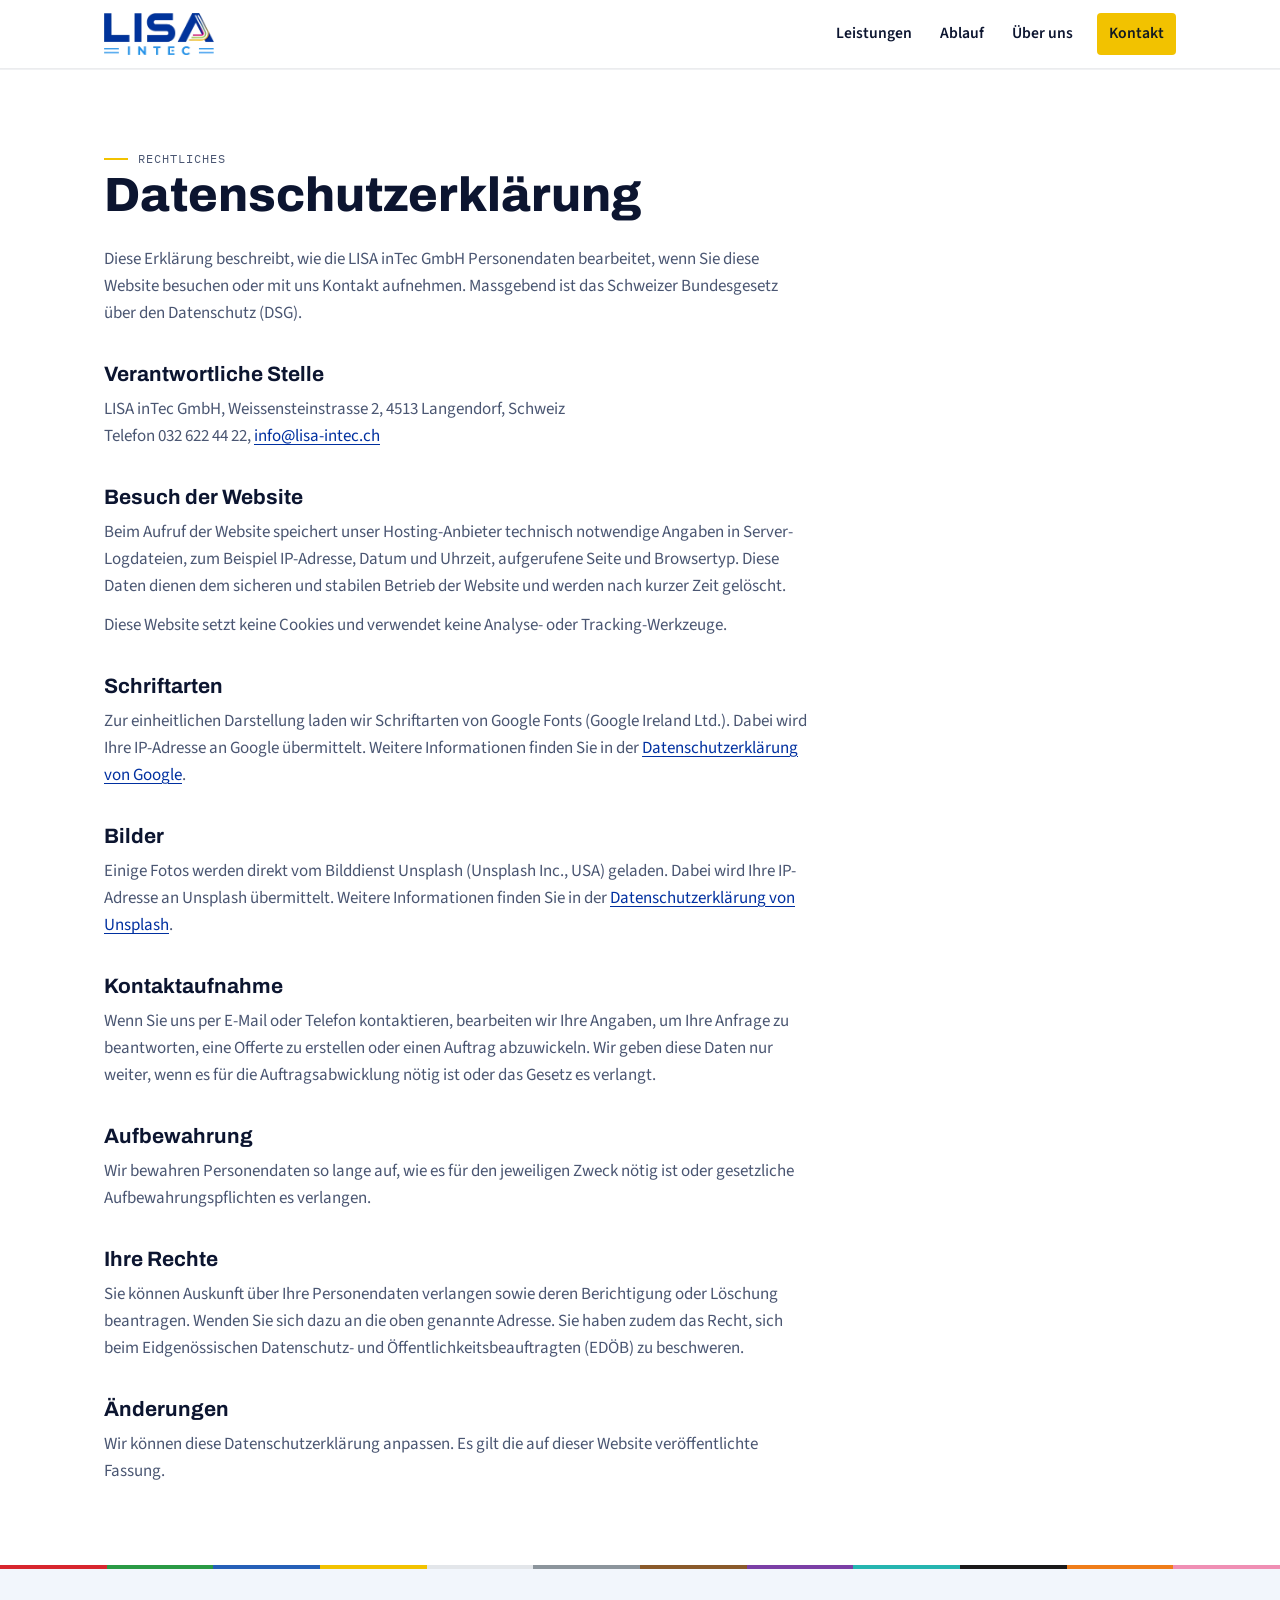
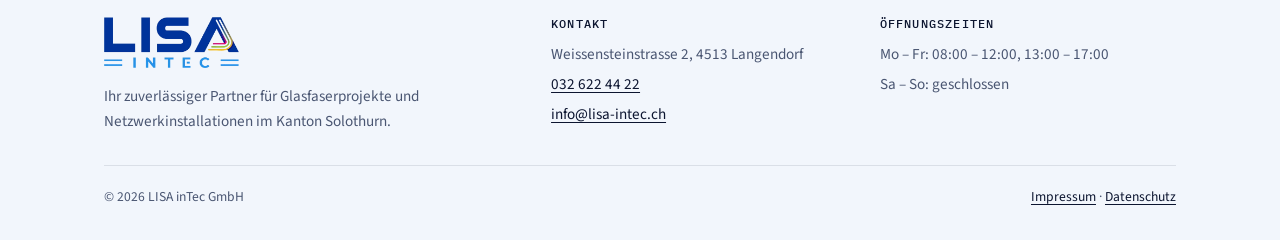
==== commit 202ff041: "Weisser Hintergrund und nur Glasfaser-Fotos Heller Look: Kopfzeile, Hero, Über uns und Fusszeile hel" ====
--- a/datenschutz.html
+++ b/datenschutz.html
@@ -6,7 +6,7 @@
 <title>Datenschutzerklärung | LISA inTec GmbH</title>
 <meta name="description" content="Datenschutzerklärung der LISA inTec GmbH gemäss Schweizer Datenschutzgesetz (DSG).">
 <link rel="canonical" href="https://www.lisa-intec.ch/datenschutz.html">
-<meta name="theme-color" content="#061536">
+<meta name="theme-color" content="#ffffff">
 <link rel="icon" href="assets/favicon.png" type="image/png">
 <link rel="apple-touch-icon" href="assets/apple-touch-icon.png">
 <link rel="preconnect" href="https://fonts.googleapis.com">
@@ -20,7 +20,7 @@
 <header class="site-header">
   <div class="wrap">
     <a class="brand" href="index.html#top" aria-label="LISA inTec GmbH, zur Startseite">
-      <img class="brand-logo" src="assets/logo-hell.png" alt="LISA inTec GmbH" width="500" height="189">
+      <img class="brand-logo" src="assets/logo.png" alt="LISA inTec GmbH" width="500" height="189">
     </a>
     <button class="menu-btn" type="button" aria-expanded="false" aria-controls="nav">Menü</button>
     <nav class="nav" id="nav" aria-label="Hauptnavigation">
@@ -59,7 +59,7 @@
   <div class="wrap">
     <div>
       <a class="brand" href="index.html" aria-label="LISA inTec GmbH, nach oben">
-        <img class="brand-logo" src="assets/logo-hell.png" alt="LISA inTec GmbH" width="500" height="189">
+        <img class="brand-logo" src="assets/logo.png" alt="LISA inTec GmbH" width="500" height="189">
       </a>
       <p>Ihr zuverlässiger Partner für Glasfaserprojekte und Netzwerkinstallationen im Kanton Solothurn.</p>
     </div>
--- a/assets/styles.css
+++ b/assets/styles.css
@@ -1,7 +1,7 @@
 /* LISA inTec – Layout: dunkler Hero mit Faser-Animation, danach helle, ruhige Raster-Abschnitte.
    Signatur: der 12-Farben-Faserkode (IEC 60304) als Leitelement. */
 :root {
-  --bg: #f5f7fb;
+  --bg: #ffffff;
   --surface: #ffffff;
   --ink: #0c1530;
   --muted: #4a5672;
@@ -10,9 +10,11 @@
   --accent-ink: #121a22;      /* Text auf Gelb */
   --link: #0030a0;             /* Logo-Dunkelblau */
   --apc: #1f8a4c;             /* SC/APC-Steckergrün */
-  --hero-bg: #061536;          /* Markenblau, abgedunkelt */
-  --hero-ink: #eef2f5;
-  --hero-muted: #a5b6d6;
+  --hero-bg: #ffffff;
+  --tint: #f2f6fc;             /* zartes Markenblau für abgesetzte Flächen */
+  --navy: #061536;             /* Bildschirm-Grafiken */
+  --hero-ink: #0c1530;
+  --hero-muted: #4a5672;
   --font-display: "Archivo", "Arial Narrow", "Helvetica Neue", Arial, sans-serif;
   --font-body: "Source Sans 3", "Segoe UI", system-ui, -apple-system, sans-serif;
   --font-mono: "IBM Plex Mono", ui-monospace, "SFMono-Regular", Menlo, Consolas, monospace;
@@ -20,20 +22,6 @@
   --gutter: clamp(1rem, 4vw, 2.5rem);
   --radius: 4px;
   color-scheme: light;
-}
-@media (prefers-color-scheme: dark) {
-  :root:not([data-theme="light"]) {
-    --bg: #050d22; --surface: #0b1630; --ink: #e8eef9; --muted: #9cabc8; --line: #1d2b4a;
-    --accent: #f5cb1f; --accent-ink: #0c1530; --link: #4aa8f0; --apc: #45c07a;
-    --hero-bg: #030a1c; --hero-ink: #eef2fb; --hero-muted: #a5b6d6;
-    color-scheme: dark;
-  }
-}
-:root[data-theme="dark"] {
-  --bg: #050d22; --surface: #0b1630; --ink: #e8eef9; --muted: #9cabc8; --line: #1d2b4a;
-  --accent: #f5cb1f; --accent-ink: #0c1530; --link: #4aa8f0; --apc: #45c07a;
-  --hero-bg: #030a1c; --hero-ink: #eef2fb; --hero-muted: #a5b6d6;
-  color-scheme: dark;
 }
 
 *, *::before, *::after { box-sizing: border-box; }
@@ -62,7 +50,7 @@
 .fibercode { display: flex; height: 4px; width: 100%; }
 .fibercode span { flex: 1; }
 .fc1{background:#d7262e}.fc2{background:#2a9a45}.fc3{background:#2560b8}.fc4{background:#f2c200}
-.fc5{background:#f4f4f4}.fc6{background:#8c959c}.fc7{background:#8a5a2b}.fc8{background:#7b3fa6}
+.fc5{background:#e3e6ea}.fc6{background:#8c959c}.fc7{background:#8a5a2b}.fc8{background:#7b3fa6}
 .fc9{background:#25b5b0}.fc10{background:#1a1a1a}.fc11{background:#ef7d1a}.fc12{background:#ef8fb4}
 
 /* Header */
@@ -70,7 +58,7 @@
   position: sticky; top: env(safe-area-inset-top, 0px); z-index: 50;
   background: color-mix(in srgb, var(--hero-bg) 92%, transparent);
   backdrop-filter: blur(10px); -webkit-backdrop-filter: blur(10px);
-  color: var(--hero-ink); border-bottom: 1px solid rgba(255,255,255,.08);
+  color: var(--hero-ink); border-bottom: 1px solid rgba(12,21,48,.08);
 }
 .site-header .wrap { display: flex; align-items: center; justify-content: space-between; gap: 1rem; min-height: 4.25rem; }
 .brand { display: inline-flex; align-items: center; gap: .65rem; color: inherit; text-decoration: none; }
@@ -80,14 +68,14 @@
 .brand-name small { display: block; font-family: var(--font-mono); font-weight: 400; font-size: .62rem; letter-spacing: .14em; text-transform: uppercase; color: var(--hero-muted); margin-top: .25rem; }
 .nav { display: flex; align-items: center; gap: .25rem; }
 .nav a { color: var(--hero-ink); text-decoration: none; padding: .5rem .75rem; border-radius: var(--radius); font-weight: 600; font-size: .98rem; }
-.nav a:hover { background: rgba(255,255,255,.08); }
+.nav a:hover { background: rgba(12,21,48,.08); }
 .nav .nav-cta { background: var(--accent); color: var(--accent-ink); margin-left: .5rem; }
 .nav .nav-cta:hover { background: var(--accent); filter: brightness(1.06); }
-.menu-btn { display: none; background: none; border: 1px solid rgba(255,255,255,.25); color: var(--hero-ink); border-radius: var(--radius); padding: .45rem .7rem; font: 600 .95rem var(--font-body); cursor: pointer; }
+.menu-btn { display: none; background: none; border: 1px solid rgba(12,21,48,.25); color: var(--hero-ink); border-radius: var(--radius); padding: .45rem .7rem; font: 600 .95rem var(--font-body); cursor: pointer; }
 @media (max-width: 52rem) {
   .menu-btn { display: inline-flex; }
   .nav { display: none; position: absolute; left: 0; right: 0; top: 100%; flex-direction: column; align-items: stretch;
-    background: var(--hero-bg); padding: .5rem var(--gutter) 1rem; border-bottom: 1px solid rgba(255,255,255,.1); }
+    background: var(--hero-bg); padding: .5rem var(--gutter) 1rem; border-bottom: 1px solid rgba(12,21,48,.1); }
   .nav.open { display: flex; }
   .nav a { padding: .8rem .5rem; }
   .nav .nav-cta { margin: .5rem 0 0; text-align: center; }
@@ -109,7 +97,7 @@
   font: 700 1rem var(--font-body); text-decoration: none; border: 2px solid transparent; cursor: pointer; }
 .btn-primary { background: var(--accent); color: var(--accent-ink); }
 .btn-primary:hover { filter: brightness(1.06); }
-.btn-ghost { border-color: rgba(255,255,255,.3); color: var(--hero-ink); }
+.btn-ghost { border-color: rgba(12,21,48,.3); color: var(--hero-ink); }
 .btn-ghost:hover { border-color: var(--hero-ink); }
 .btn svg { width: 1.1rem; height: 1.1rem; }
 
@@ -182,17 +170,17 @@
 }
 
 /* Über uns */
-.about { background: var(--hero-bg); color: var(--hero-ink); }
+.about { background: var(--tint); color: var(--hero-ink); }
 .about .eyebrow { color: var(--hero-muted); }
 .about-grid { display: grid; grid-template-columns: 1.1fr 1fr; gap: clamp(2rem, 6vw, 5rem); align-items: center; }
 .about h2 { font-size: clamp(1.9rem, 4vw, 2.9rem); font-weight: 800; letter-spacing: -.02em; margin-block: 1rem 1.25rem; }
 .about p { color: var(--hero-muted); max-width: 36rem; }
 .about p + p { margin-top: 1rem; }
-.timeline { list-style: none; margin: 0; padding: 0; display: grid; gap: 0; border-left: 2px solid rgba(255,255,255,.15); }
+.timeline { list-style: none; margin: 0; padding: 0; display: grid; gap: 0; border-left: 2px solid rgba(12,21,48,.15); }
 .timeline li { padding: 0 0 1.75rem 1.5rem; position: relative; }
 .timeline li:last-child { padding-bottom: 0; }
-.timeline li::before { content: ""; position: absolute; left: -7px; top: .35rem; width: 12px; height: 12px; border-radius: 50%; background: var(--hero-bg); border: 2px solid var(--accent); }
-.timeline .when { font-family: var(--font-mono); font-size: .8rem; letter-spacing: .06em; color: var(--accent); }
+.timeline li::before { content: ""; position: absolute; left: -7px; top: .35rem; width: 12px; height: 12px; border-radius: 50%; background: var(--tint); border: 2px solid var(--accent); }
+.timeline .when { font-family: var(--font-mono); font-size: .8rem; letter-spacing: .06em; color: var(--link); }
 .timeline strong { display: block; font-family: var(--font-display); font-size: 1.2rem; margin-top: .15rem; }
 .timeline span { color: var(--hero-muted); }
 @media (max-width: 52rem) { .about-grid { grid-template-columns: 1fr; } }
@@ -220,12 +208,12 @@
 @media (max-width: 52rem) { .contact-grid { grid-template-columns: 1fr; } }
 
 /* Footer */
-.site-footer { background: var(--hero-bg); color: var(--hero-muted); font-size: .95rem; }
+.site-footer { background: var(--tint); color: var(--hero-muted); font-size: .95rem; }
 .site-footer .wrap { display: grid; grid-template-columns: 1.4fr 1fr 1fr; gap: 2rem; padding-block: 3rem 2rem; }
 .site-footer h2 { font-family: var(--font-mono); font-size: .75rem; font-weight: 500; letter-spacing: .1em; text-transform: uppercase; color: var(--hero-ink); margin-bottom: .75rem; }
 .site-footer a { color: var(--hero-ink); }
 .site-footer ul { list-style: none; margin: 0; padding: 0; display: grid; gap: .35rem; }
-.site-footer .legal { grid-column: 1 / -1; border-top: 1px solid rgba(255,255,255,.1); padding-top: 1.25rem; display: flex; flex-wrap: wrap; justify-content: space-between; gap: .5rem 1.5rem; font-size: .85rem; }
+.site-footer .legal { grid-column: 1 / -1; border-top: 1px solid rgba(12,21,48,.1); padding-top: 1.25rem; display: flex; flex-wrap: wrap; justify-content: space-between; gap: .5rem 1.5rem; font-size: .85rem; }
 .site-footer .brand { margin-bottom: 1rem; }
 @media (max-width: 52rem) { .site-footer .wrap { grid-template-columns: 1fr; } }
 
@@ -254,12 +242,12 @@
   background: linear-gradient(90deg, #2560b8, #25b5b0, #f2c200); box-shadow: 0 0 8px #f2c200; }
 
 /* Laufband mit Fachbegriffen */
-.marquee { background: var(--hero-bg); color: var(--hero-ink); overflow: hidden; border-block: 1px solid rgba(255,255,255,.06); }
+.marquee { background: var(--surface); color: var(--link); overflow: hidden; border-block: 1px solid rgba(12,21,48,.08); }
 .marquee-track { display: flex; width: max-content; animation: marquee 40s linear infinite; }
 .marquee span { font-family: var(--font-display); font-weight: 800; font-stretch: 85%; font-size: clamp(1.1rem, 2.4vw, 1.6rem);
   text-transform: uppercase; letter-spacing: .02em; padding: .85rem 1.25rem; white-space: nowrap; display: inline-flex; align-items: center; gap: 2.5rem; }
 .marquee span::after { content: ""; width: .5rem; height: .5rem; border-radius: 50%; background: var(--accent); margin-left: 1.25rem; }
-.marquee span:nth-child(3n+2) { color: transparent; -webkit-text-stroke: 1px var(--hero-muted); }
+.marquee span:nth-child(3n+2) { color: transparent; -webkit-text-stroke: 1px var(--link); }
 .marquee:hover .marquee-track { animation-play-state: paused; }
 @keyframes marquee { to { transform: translateX(-50%); } }
 
@@ -310,10 +298,10 @@
 .steps { overflow: hidden; padding-top: 2px; }
 
 /* Messkurve */
-.trace { margin: clamp(2.5rem, 6vw, 4rem) 0 0; background: var(--hero-bg); border-radius: var(--radius); padding: 1.25rem 1.25rem .75rem; color: var(--hero-ink); }
+.trace { margin: clamp(2.5rem, 6vw, 4rem) 0 0; background: var(--navy); border-radius: var(--radius); padding: 1.25rem 1.25rem .75rem; color: #eef2fb; }
 .trace-head { display: flex; flex-wrap: wrap; justify-content: space-between; gap: .5rem; margin-bottom: .5rem; }
-.trace .eyebrow { color: var(--hero-muted); }
-.trace-note { font-family: var(--font-mono); font-size: .72rem; color: var(--hero-muted); }
+.trace .eyebrow { color: #a5b6d6; }
+.trace-note { font-family: var(--font-mono); font-size: .72rem; color: #a5b6d6; }
 .trace svg { display: block; width: 100%; height: clamp(150px, 26vw, 240px); overflow: visible; }
 .trace-grid path { stroke: #142a55; stroke-width: 1; fill: none; vector-effect: non-scaling-stroke; }
 .trace-line { fill: none; stroke: #f2c200; stroke-width: 2.5; vector-effect: non-scaling-stroke; stroke-linejoin: round;
@@ -349,7 +337,7 @@
 /* Hero: Text-Einstieg */
 .hero-copy > * { animation: rise .8s both; }
 .hero-copy > *:nth-child(2) { animation-delay: .1s; } .hero-copy > *:nth-child(3) { animation-delay: .2s; } .hero-copy > *:nth-child(4) { animation-delay: .3s; }
-.hero h1 em { background: linear-gradient(90deg, var(--accent), #fff3b0, var(--accent)); background-size: 200% 100%;
+.hero h1 em { background: linear-gradient(90deg, var(--link), #2390e6, var(--link)); background-size: 200% 100%;
   -webkit-background-clip: text; background-clip: text; color: transparent; animation: shimmer 6s ease-in-out infinite; }
 @keyframes shimmer { 0%,100% { background-position: 0 0; } 50% { background-position: 100% 0; } }
 
@@ -361,24 +349,53 @@
 
 /* ---------- Fotos ---------- */
 .mosaic { display: grid; grid-template-columns: repeat(6, 1fr); grid-auto-rows: clamp(9rem, 16vw, 13rem); gap: .75rem; }
-.tile { margin: 0; position: relative; overflow: hidden; border-radius: var(--radius); background: var(--hero-bg); min-width: 0; }
+.tile { margin: 0; position: relative; overflow: hidden; border-radius: var(--radius); background: var(--navy); min-width: 0; }
 .tile img { width: 100%; height: 100%; object-fit: cover; display: block; transition: transform .8s cubic-bezier(.2,.7,.2,1), filter .6s; filter: saturate(.9); }
 .tile:hover img { transform: scale(1.06); filter: saturate(1.1); }
 .tile::after { content: ""; position: absolute; inset: 0; background: linear-gradient(180deg, transparent 50%, rgba(3,10,28,.85)); pointer-events: none; }
 .tile figcaption { position: absolute; left: 1rem; bottom: .85rem; z-index: 1; color: #fff; font-family: var(--font-display); font-weight: 800; font-size: 1.15rem; display: flex; align-items: baseline; gap: .6rem; }
 .tile .tag { color: var(--accent); }
-.t1 { grid-column: span 3; grid-row: span 2; }
-.t2 { grid-column: span 3; }
-.t3 { grid-column: span 3; }
-.t4 { grid-column: span 3; }
-.t5 { grid-column: span 3; }
+.mosaic { grid-template-columns: repeat(4, 1fr); }
+.t1 { grid-column: span 2; grid-row: span 2; }
+.t2 { grid-column: span 2; }
+.t3, .t4 { grid-column: span 1; }
 .credit { margin-top: 1rem; font-size: .85rem; color: var(--muted); }
-.about-photo { margin: 1.75rem 0 0; border-radius: var(--radius); overflow: hidden; aspect-ratio: 16 / 9; max-width: 100%; background: rgba(255,255,255,.05); position: relative; }
+.about-photo { margin: 1.75rem 0 0; border-radius: var(--radius); overflow: hidden; aspect-ratio: 16 / 9; max-width: 100%; background: var(--tint); position: relative; }
 .about-photo img { width: 100%; height: 100%; object-fit: cover; display: block; }
-.about-photo::after { content: ""; position: absolute; inset: 0; box-shadow: inset 0 0 0 1px rgba(255,255,255,.08); background: linear-gradient(0deg, rgba(6,21,54,.35), transparent 60%); }
+.about-photo::after { content: ""; position: absolute; inset: 0; box-shadow: inset 0 0 0 1px rgba(12,21,48,.08); background: linear-gradient(0deg, rgba(6,21,54,.35), transparent 60%); }
 @media (max-width: 52rem) {
   .mosaic { grid-template-columns: 1fr 1fr; grid-auto-rows: 10rem; }
   .t1 { grid-column: span 2; grid-row: span 2; }
-  .t2, .t3, .t4, .t5 { grid-column: span 1; }
+  .t2 { grid-column: span 2; }
+  .t3, .t4 { grid-column: span 1; }
 }
 @media (max-width: 30rem) { .tile figcaption { font-size: 1rem; left: .75rem; } }
+
+/* Hero-Hintergrundfoto mit Verlauf */
+.hero-photo { position: absolute; inset: 0; width: 100%; height: 100%; object-fit: cover; z-index: -3; opacity: .9;
+  -webkit-mask-image: linear-gradient(100deg, transparent 15%, #000 65%); mask-image: linear-gradient(100deg, transparent 15%, #000 65%);
+  animation: kenburns 30s ease-in-out infinite alternate; }
+.hero::before { content: ""; position: absolute; inset: 0; z-index: -2; pointer-events: none;
+  background: linear-gradient(0deg, var(--hero-bg) 0%, transparent 35%), radial-gradient(120% 90% at 85% 40%, transparent 30%, var(--hero-bg) 85%); }
+@keyframes kenburns { from { transform: scale(1.04); } to { transform: scale(1.14) translateX(-2%); } }
+@media (max-width: 52rem) { .hero-photo { opacity: .35; -webkit-mask-image: linear-gradient(180deg, #000 20%, transparent 95%); mask-image: linear-gradient(180deg, #000 20%, transparent 95%); } }
+
+/* Fotos in Leistungskarten */
+.service .media { margin: -1.75rem -1.75rem .25rem; aspect-ratio: 16 / 9; max-width: none; overflow: hidden; background: var(--navy); position: relative; }
+.service .media img { width: 100%; height: 100%; object-fit: cover; display: block; transition: transform .8s cubic-bezier(.2,.7,.2,1); }
+.service .media::after { content: ""; position: absolute; inset: 0; background: linear-gradient(180deg, transparent 55%, color-mix(in srgb, var(--surface) 70%, transparent)); }
+.service:hover .media img { transform: scale(1.06); }
+
+/* Abschnitte mit ausgeblendetem Hintergrundfoto */
+.has-bg { position: relative; isolation: isolate; overflow: hidden; }
+.section-bg { position: absolute; inset: 0; z-index: -1; pointer-events: none; }
+.section-bg img { width: 100%; height: 100%; object-fit: cover; opacity: .14; filter: grayscale(.3);
+  -webkit-mask-image: linear-gradient(180deg, transparent, #000 35%, #000 65%, transparent); mask-image: linear-gradient(180deg, transparent, #000 35%, #000 65%, transparent); }
+
+/* Heller Look: Kopfzeile weiss mit feiner Linie, Hero-Text auf hellem Grund */
+.site-header { box-shadow: 0 1px 0 rgba(12,21,48,.06); }
+.nav a:hover { color: var(--link); }
+.btn-ghost { color: var(--link); border-color: color-mix(in srgb, var(--link) 35%, transparent); }
+.btn-ghost:hover { border-color: var(--link); }
+.facts { background: var(--tint); border-top: 1px solid var(--line); }
+.service .media::after { background: linear-gradient(180deg, transparent 60%, rgba(255,255,255,.35)); }
